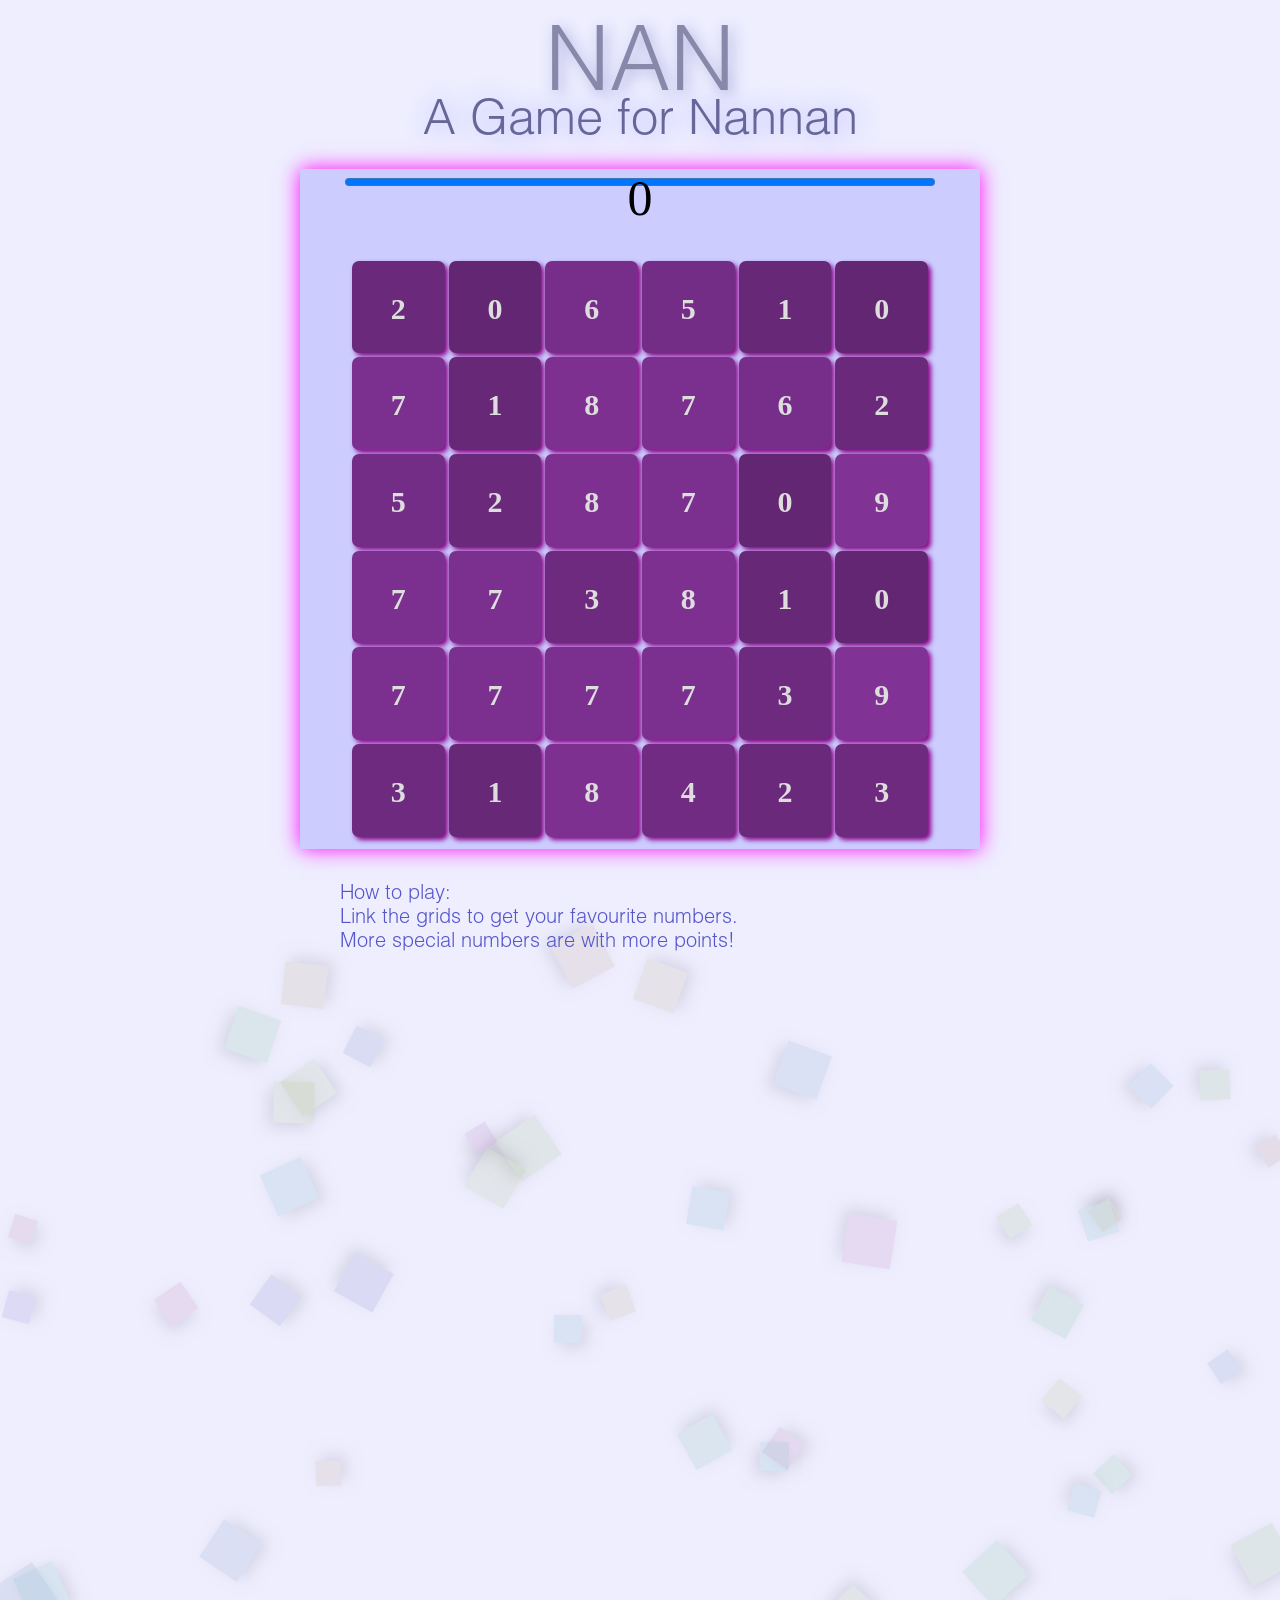
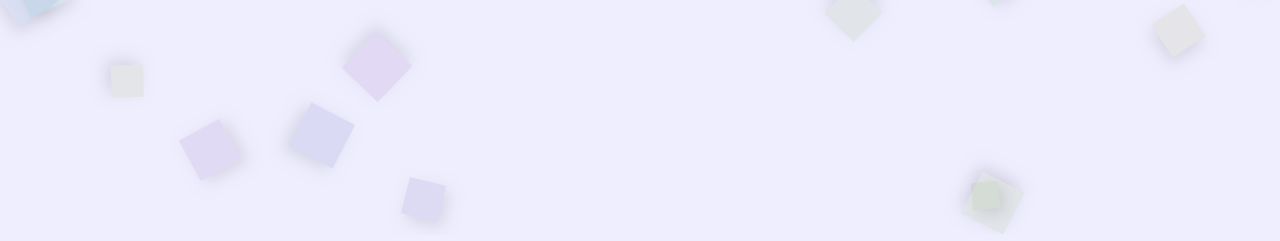
==== index.html @ f0bc17d3 "More DRY" ====
<!DOCTYPE html>
<html>
<head>
    <link rel="stylesheet" type="text/css" href="nan.css" media="all" />
    <script type="text/javascript" src="jquery-1.11.1.min.js"></script>
    <script type="text/javascript" src="color-conversion-algorithms.js"></script>
    <script type="text/javascript" src="read-css.js"></script>
    <script type="text/javascript" src="background-min.js" > </script>
    <script type="text/javascript" src="analyzer-min.js" > </script>
    <script type="text/javascript" src="game-min.js" > </script>
</head>
<body>
  <div id="title" style="position:relative;">
    <div id = "title-1" class = "title" style="color: #88a; line-height: 80%; font-size: 192px; margin: 20px 0 0 0; text-shadow: 4px 4px 15px #aad">NAN</div>
    <div id = "title-2" class = "title" style="color: #669; line-height: 90%; font-size: 60.4px; text-shadow: 2px 1px 25px #aaf;">Not A Number</div>
    <div id = "title-3" class = "title" style="color: #669; line-height: 95%; font-size: 42.7px; text-shadow: 2px 1px 25px #aaf;">A Game for Nannan</div>
  </div>
  <div id="container" class="board" style="margin: 30px auto">
    <div id="number-show" class="board">
      <div id="number-show-number" class="number-show-box"> </div>
      <div id="number-show-score" class="number-show-box" style="color: #fff; text-shadow: 0px 0px 15px #000"> </div>
      <div id="number-show-descriptions" class="number-show-box" style="margin: 0 auto; text-shadow: 0px 0px 10px #0ff"> </div>
    </div>

    <progress id="progressbar" value="100" max="100" style="position: absolute; left: 45px; top: 5px; width: 590px;"></progress> 
    <div id="score" style="position:relative; margin: 30 auto; font-size: 50px; text-align: center">
      0
    </div>
  </div>
  <div id="how-to-play" style="margin: 30px auto">
    <div style="width: 600px; margin: 0 auto; font-size: 20px; line-height: 120%; color: #55c; font-family: MyHelvetica">
      How to play: <br>
      Link the grids to get your favourite numbers. <br>
      More special numbers are with more points! <br> 
    </div>
  </div>
</body>
</html>
---- nan.css ----
body {
    background-color: #eef;
    -webkit-user-select: none;
}

#heading {
    font-family: MyHelvetica;
    
}

.square {
    position: absolute;
    width: 60px;
    height: 60px;
    margin: 2px;
    box-shadow: 3px 3px 5px #808;
    text-align: center;
    border-radius: 7px;
    -webkit-transition: border-radius 200ms; /* For Safari 3.1 to 6.0 */
    transition: border-radius 200ms;
}

.square:hover {
    border-radius: 28px;
}

.number {
    text-align: center;
    vertical-align: middle;
    line-height: 56px;
    font-weight: bold;
    font-size: 30px;
    color: #ddd;
    cursor: default;
}


@font-face {
    font-family: MyHelvetica;
    src: url('Helvetica/helvetica-light.otf');
}

.board {
    height: 600px;
    width: 680px;
}

#container {
    background-color: #ccf;
    margin: auto auto auto auto;
    box-shadow: 0px 0px 20px #f0f;
    position: relative;
    opacity: 0.9
    numGridRows: 6;
}

.title {
    font-family: MyHelvetica;
    text-align: center;
    padding: 0;
}

.background-block {
    background-color: #090;
    box-shadow: 5px 5px 15px #000;
    position: absolute;
    opacity: 0.1;
}

#number-show {
    margin: 0 auto;
    position: absolute;
    background-color: #aaf;
    z-index: 5000;
}

. {
    font-family: MyHeveltica;
}

.number-show-box {
    font-size: 50px; margin: 50px auto; text-align: center; font-family: MyHelvetica
}
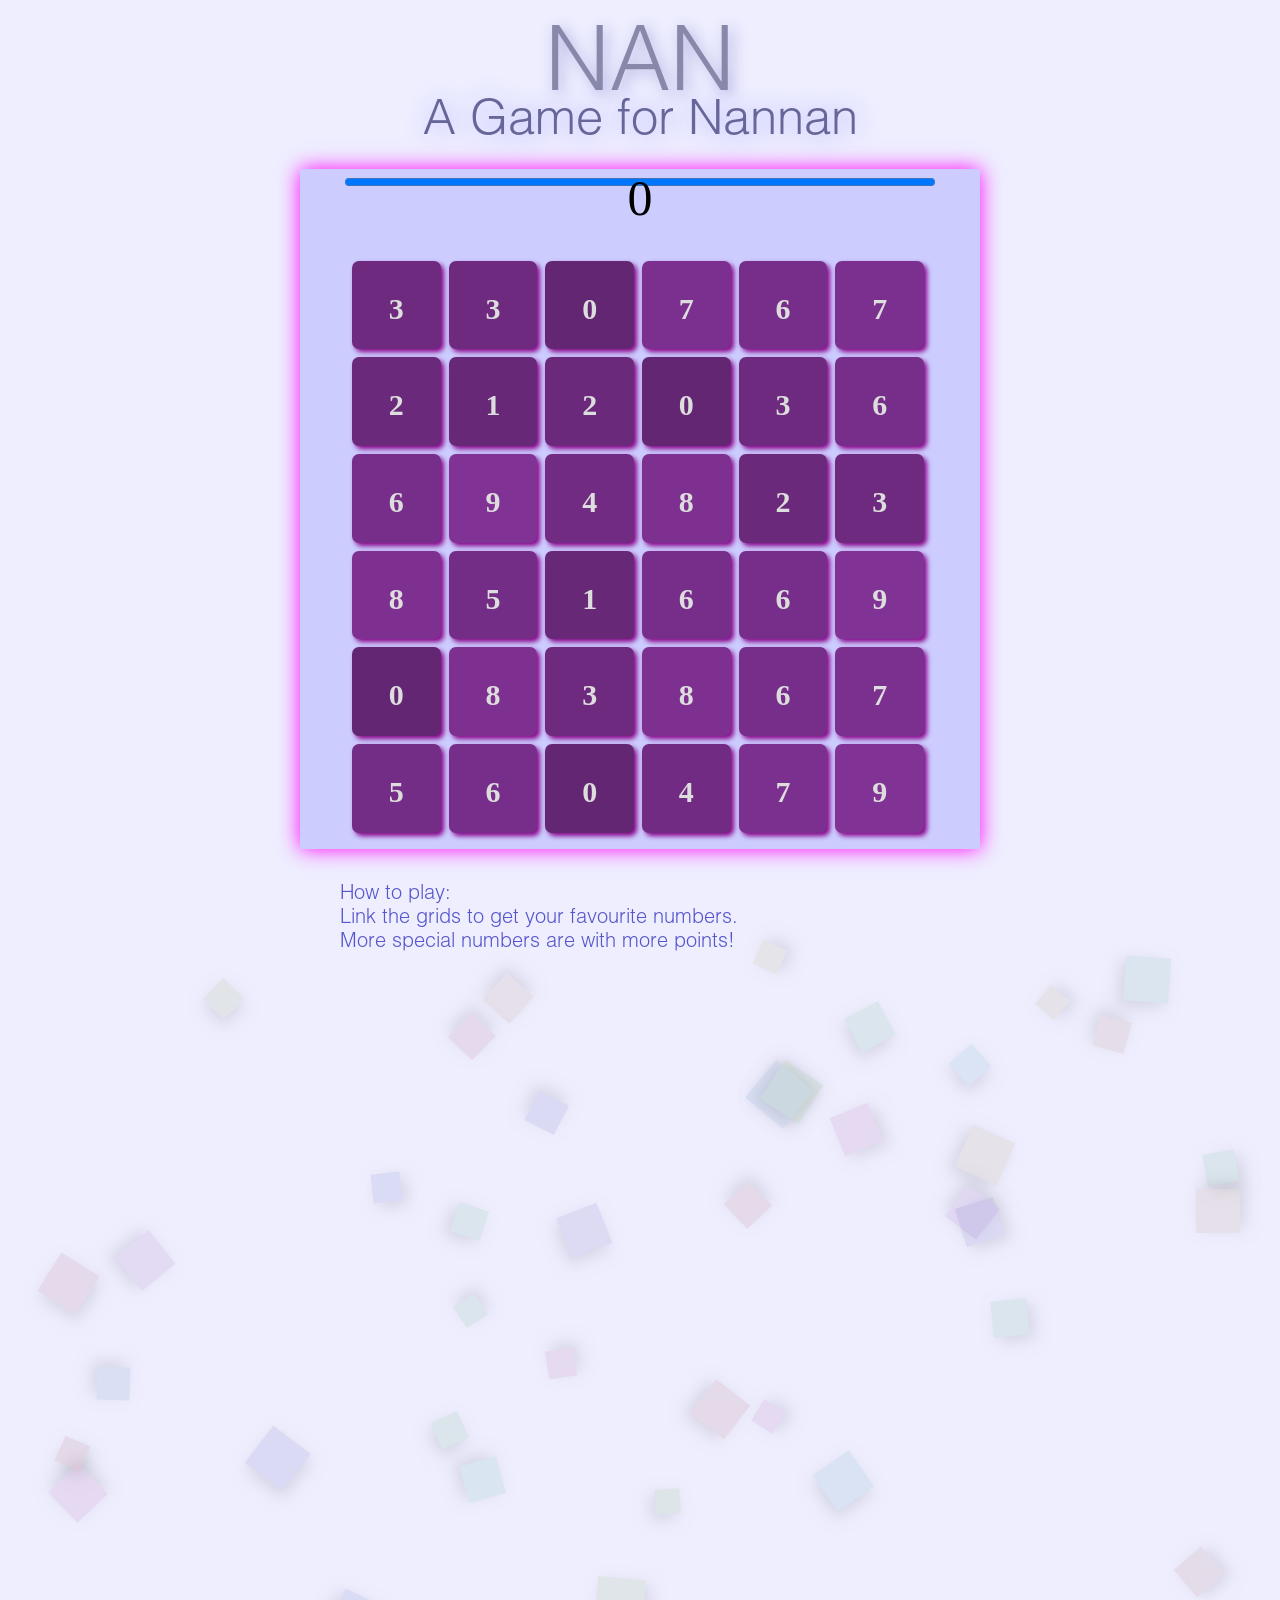
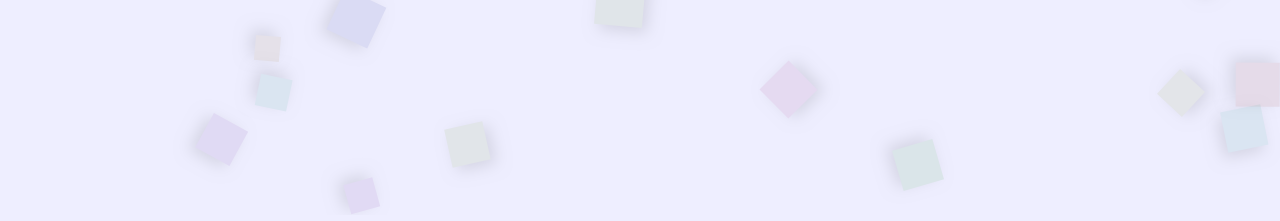
==== commit d9cf5588: "Better Code and UI" ====
--- a/index.html
+++ b/index.html
@@ -2,12 +2,15 @@
 <html>
 <head>
     <link rel="stylesheet" type="text/css" href="nan.css" media="all" />
-    <script type="text/javascript" src="jquery-1.11.1.min.js"></script>
+    <script type="text/javascript" src="javascript/jquery-1.11.1.min.js"></script>
     <script type="text/javascript" src="color-conversion-algorithms.js"></script>
-    <script type="text/javascript" src="read-css.js"></script>
-    <script type="text/javascript" src="background-min.js" > </script>
-    <script type="text/javascript" src="analyzer-min.js" > </script>
-    <script type="text/javascript" src="game-min.js" > </script>
+    <script type="text/javascript" src="javascript/read-css.js"></script>
+    <script type="text/javascript" src="javascript/background-min.js" > </script>
+    <script type="text/javascript" src="javascript/analyzer-min.js" > </script>
+    <script type="text/javascript" src="javascript/mouse-min.js" > </script>
+    <script type="text/javascript" src="javascript/grid-min.js" > </script>
+    <script type="text/javascript" src="javascript/elements-min.js" > </script>
+    <script type="text/javascript" src="javascript/game-min.js" > </script>
 </head>
 <body>
   <div id="title" style="position:relative;">
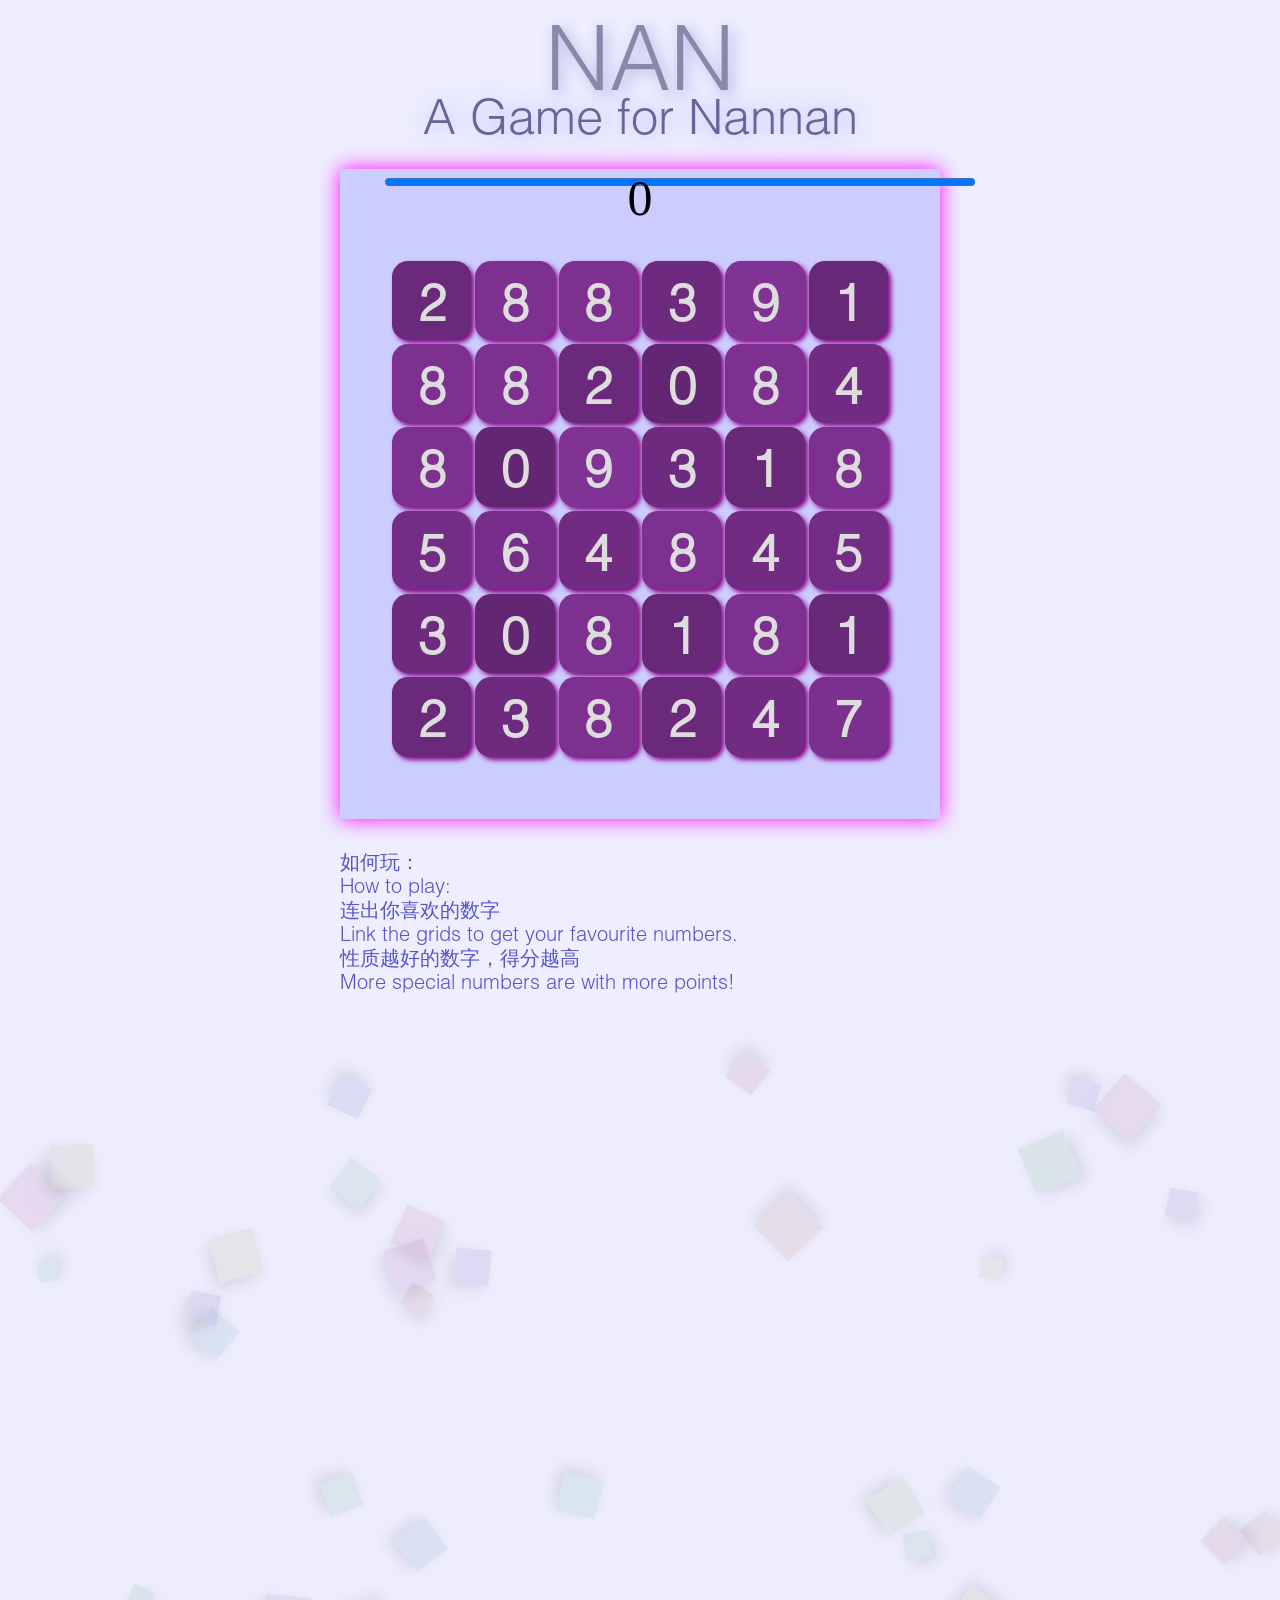
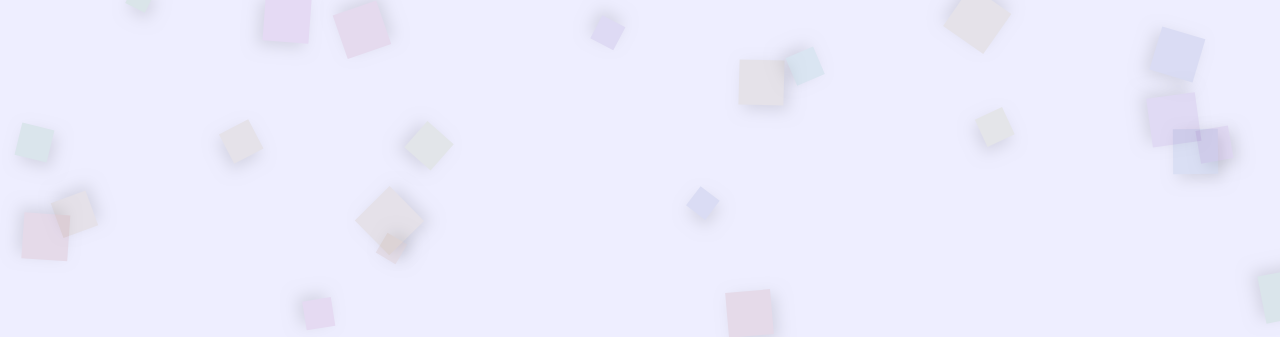
==== commit 2f3a313e: "Chinese & TouchScreen Support" ====
--- a/index.html
+++ b/index.html
@@ -1,16 +1,17 @@
 <!DOCTYPE html>
 <html>
 <head>
+    <meta charset="utf-8">
     <link rel="stylesheet" type="text/css" href="nan.css" media="all" />
     <script type="text/javascript" src="javascript/jquery-1.11.1.min.js"></script>
-    <script type="text/javascript" src="color-conversion-algorithms.js"></script>
+    <script type="text/javascript" src="javascript/color-conversion-algorithms.js"></script>
     <script type="text/javascript" src="javascript/read-css.js"></script>
-    <script type="text/javascript" src="javascript/background-min.js" > </script>
-    <script type="text/javascript" src="javascript/analyzer-min.js" > </script>
-    <script type="text/javascript" src="javascript/mouse-min.js" > </script>
-    <script type="text/javascript" src="javascript/grid-min.js" > </script>
-    <script type="text/javascript" src="javascript/elements-min.js" > </script>
-    <script type="text/javascript" src="javascript/game-min.js" > </script>
+    <script type="text/javascript" src="javascript/background.js" > </script>
+    <script type="text/javascript" src="javascript/analyzer.js" charset="utf-8"> </script>
+    <script type="text/javascript" src="javascript/mouse.js" charset="utf-8" > </script>
+    <script type="text/javascript" src="javascript/grid.js" charset="utf-8" > </script>
+    <script type="text/javascript" src="javascript/elements.js" charset="utf-8" > </script>
+    <script type="text/javascript" src="javascript/game.js"  charset="utf-8"> </script>
 </head>
 <body>
   <div id="title" style="position:relative;">
@@ -18,11 +19,11 @@
     <div id = "title-2" class = "title" style="color: #669; line-height: 90%; font-size: 60.4px; text-shadow: 2px 1px 25px #aaf;">Not A Number</div>
     <div id = "title-3" class = "title" style="color: #669; line-height: 95%; font-size: 42.7px; text-shadow: 2px 1px 25px #aaf;">A Game for Nannan</div>
   </div>
-  <div id="container" class="board" style="margin: 30px auto">
+  <div id="container"  class="board" style="margin: 30px auto">
     <div id="number-show" class="board">
       <div id="number-show-number" class="number-show-box"> </div>
       <div id="number-show-score" class="number-show-box" style="color: #fff; text-shadow: 0px 0px 15px #000"> </div>
-      <div id="number-show-descriptions" class="number-show-box" style="margin: 0 auto; text-shadow: 0px 0px 10px #0ff"> </div>
+      <div id="number-show-descriptions" charset="UTF-8" class="number-show-box" style="margin: 0 auto; text-shadow: 0px 0px 10px #0ff"> </div>
     </div>
 
     <progress id="progressbar" value="100" max="100" style="position: absolute; left: 45px; top: 5px; width: 590px;"></progress> 
@@ -32,9 +33,13 @@
   </div>
   <div id="how-to-play" style="margin: 30px auto">
     <div style="width: 600px; margin: 0 auto; font-size: 20px; line-height: 120%; color: #55c; font-family: MyHelvetica">
+      如何玩：<br>
       How to play: <br>
+      连出你喜欢的数字<br>
       Link the grids to get your favourite numbers. <br>
+      性质越好的数字，得分越高<br>
       More special numbers are with more points! <br> 
+
     </div>
   </div>
 </body>
--- a/nan.css
+++ b/nan.css
@@ -15,7 +15,7 @@
     margin: 2px;
     box-shadow: 3px 3px 5px #808;
     text-align: center;
-    border-radius: 7px;
+    border-radius: 20%;
     -webkit-transition: border-radius 200ms; /* For Safari 3.1 to 6.0 */
     transition: border-radius 200ms;
 }
@@ -25,11 +25,12 @@
 }
 
 .number {
+    font-family: MyHelvetica;
     text-align: center;
     vertical-align: middle;
     line-height: 56px;
     font-weight: bold;
-    font-size: 30px;
+    font-size: 50px;
     color: #ddd;
     cursor: default;
 }
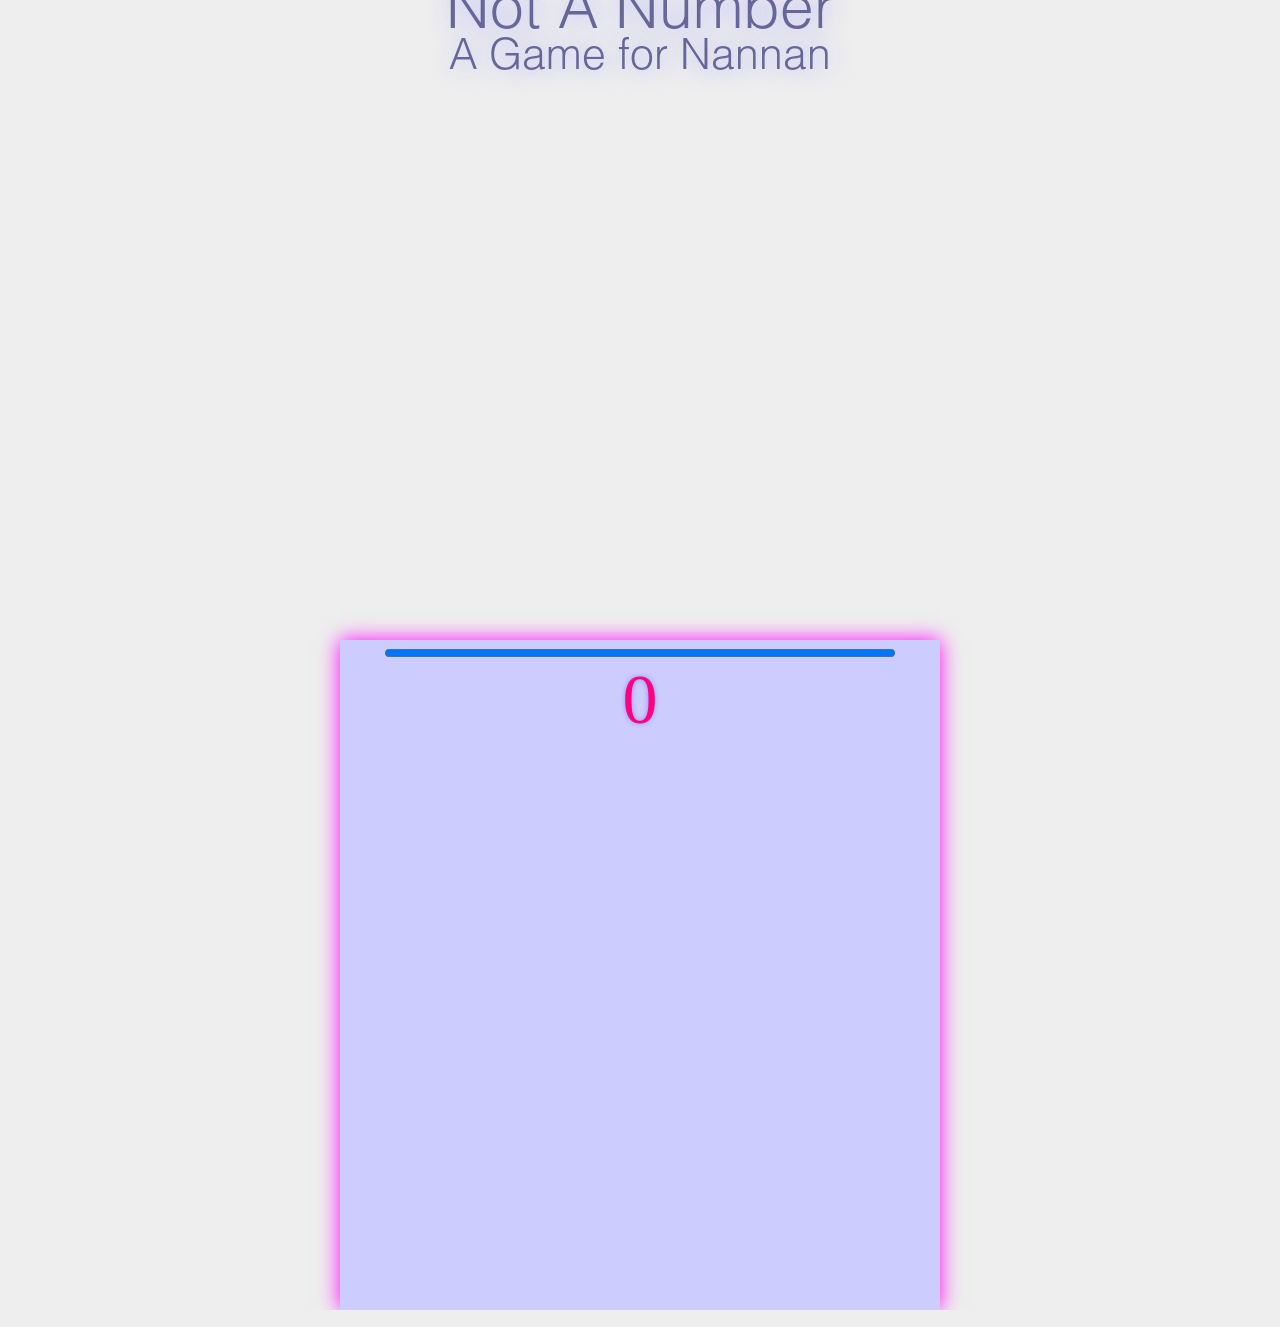
==== commit 450089f8: "Better Experience" ====
--- a/index.html
+++ b/index.html
@@ -24,12 +24,13 @@
       <div id="number-show-number" class="number-show-box"> </div>
       <div id="number-show-score" class="number-show-box" style="color: #fff; text-shadow: 0px 0px 15px #000"> </div>
       <div id="number-show-descriptions" charset="UTF-8" class="number-show-box" style="margin: 0 auto; text-shadow: 0px 0px 10px #0ff"> </div>
+      <div id="number-show-hint" charset="UTF-8"> Click/Touch to continue...</div>
     </div>
-
-    <progress id="progressbar" value="100" max="100" style="position: absolute; left: 45px; top: 5px; width: 590px;"></progress> 
-    <div id="score" style="position:relative; margin: 30 auto; font-size: 50px; text-align: center">
+    <div id="score">
       0
     </div>
+        <progress id="progressbar" value="100" max="100" style="position: absolute; left: 45px; top: 5px; width: 510px;"></progress> 
+
   </div>
   <div id="how-to-play" style="margin: 30px auto">
     <div style="width: 600px; margin: 0 auto; font-size: 20px; line-height: 120%; color: #55c; font-family: MyHelvetica">
@@ -39,7 +40,6 @@
       Link the grids to get your favourite numbers. <br>
       性质越好的数字，得分越高<br>
       More special numbers are with more points! <br> 
-
     </div>
   </div>
 </body>
--- a/nan.css
+++ b/nan.css
@@ -1,5 +1,5 @@
 body {
-    background-color: #eef;
+    background-color: #eee;
     -webkit-user-select: none;
 }
 
@@ -20,21 +20,41 @@
     transition: border-radius 200ms;
 }
 
-.square:hover {
-    border-radius: 28px;
-}
+ @media screen and (min-device-width : 1024px) {
+    .square:hover {
+        border-radius: 50%;
+    }
+
+
+ }
+
 
 .number {
+    color: hsl(196, 38%, 80%);
     font-family: MyHelvetica;
     text-align: center;
     vertical-align: middle;
+//    text-shadow: 0 0 5px #88f;
     line-height: 56px;
     font-weight: bold;
     font-size: 50px;
-    color: #ddd;
     cursor: default;
 }
 
+#score {
+    color: rgb(255, 0, 128);
+    font-family: MyHeveltica;
+    position: absolute;
+    left: 0px;
+    top: 0px;
+    height: 120px;
+    width: 600px;
+    text-shadow: 0 0 5px #88f;
+    font-size: 70px;
+    text-align: center;
+    vertical-align: middle;
+    line-height: 120px;
+}
 
 @font-face {
     font-family: MyHelvetica;
@@ -81,4 +101,21 @@
 
 .number-show-box {
     font-size: 50px; margin: 50px auto; text-align: center; font-family: MyHelvetica
+}
+
+#number-show-number {
+    font-size: 6.6em;
+    color: #fff;
+    text-shadow: 0 0 15px #000;
+}
+
+#number-show-hint {
+    font-size: 1.6em;
+    color: #fff;
+    width: 600px;
+    margin: auto auto 20px;
+    position: absolute;
+    bottom: 0em;
+    text-align: center;
+    font-family: MyHelvetica
 }
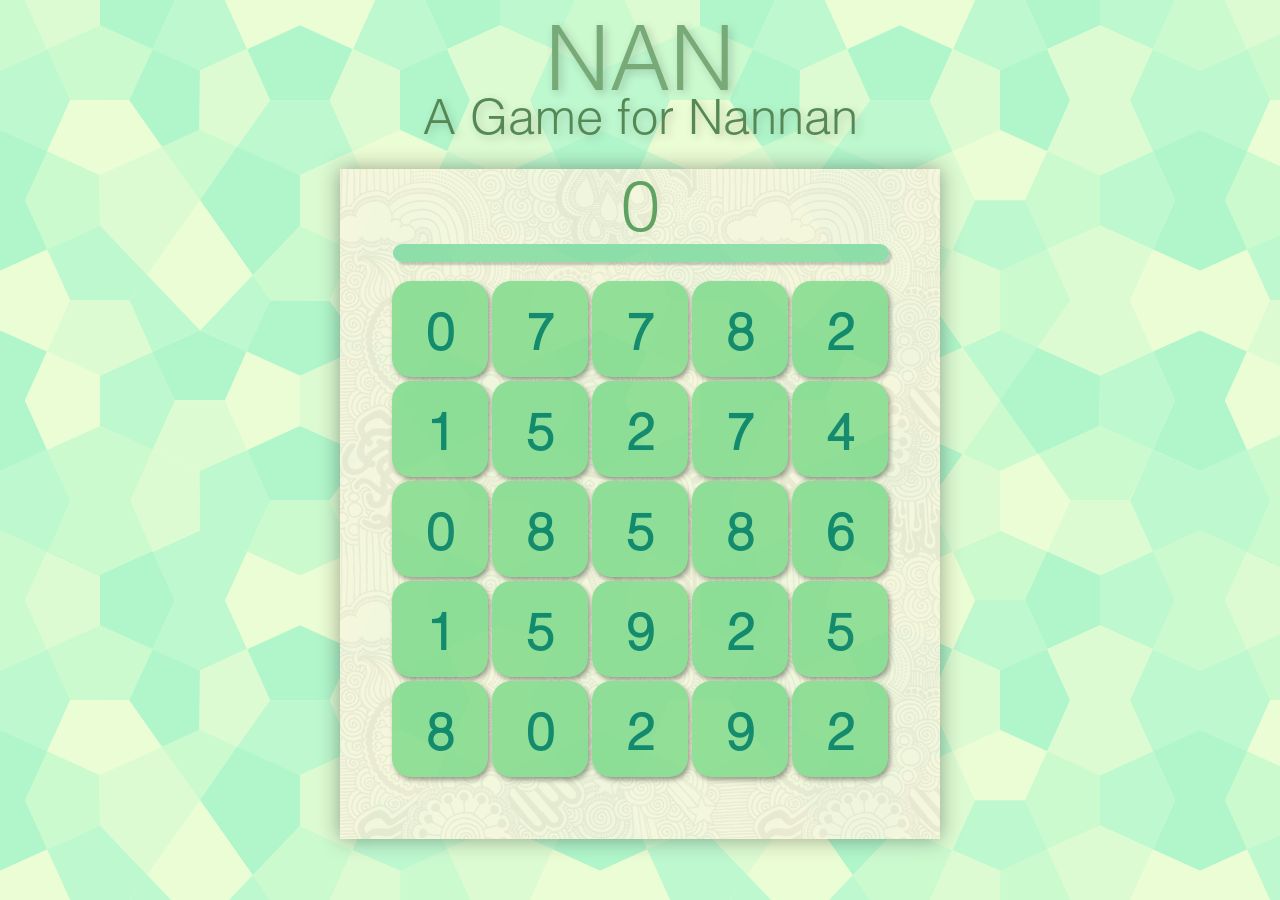
==== commit c4b50638: "Bugs Fixed" ====
--- a/index.html
+++ b/index.html
@@ -1,6 +1,7 @@
 <!DOCTYPE html>
 <html>
 <head>
+    <title> Not A Number</title>
     <meta charset="utf-8">
     <link rel="stylesheet" type="text/css" href="nan.css" media="all" />
     <script type="text/javascript" src="javascript/jquery-1.11.1.min.js"></script>
@@ -15,29 +16,39 @@
 </head>
 <body>
   <div id="title" style="position:relative;">
-    <div id = "title-1" class = "title" style="color: #88a; line-height: 80%; font-size: 192px; margin: 20px 0 0 0; text-shadow: 4px 4px 15px #aad">NAN</div>
-    <div id = "title-2" class = "title" style="color: #669; line-height: 90%; font-size: 60.4px; text-shadow: 2px 1px 25px #aaf;">Not A Number</div>
-    <div id = "title-3" class = "title" style="color: #669; line-height: 95%; font-size: 42.7px; text-shadow: 2px 1px 25px #aaf;">A Game for Nannan</div>
+    <div id = "title-1" class = "title" style="color: #7a7; line-height: 80%; font-size: 192px; margin: 20px 0 0 0; text-shadow: 3px 3px 10px hsla(0, 0%, 0%, 0.2)">NAN</div>
+    <div id = "title-2" class = "title" style="color: #383; line-height: 90%; font-size: 60.4px; text-shadow: 3px 3px 10px hsla(0, 0%, 0%, 0.2);">Not A Number</div>
+    <div id = "title-3" class = "title" style="color: #585; line-height: 95%; font-size: 42.7px; text-shadow: 3px 3px 10px hsla(0, 0%, 0%, 0.2);">A Game for Nannan</div>
   </div>
   <div id="container"  class="board" style="margin: 30px auto">
     <div id="number-show" class="board">
       <div id="number-show-number" class="number-show-box"> </div>
-      <div id="number-show-score" class="number-show-box" style="color: #fff; text-shadow: 0px 0px 15px #000"> </div>
-      <div id="number-show-descriptions" charset="UTF-8" class="number-show-box" style="margin: 0 auto; text-shadow: 0px 0px 10px #0ff"> </div>
+      <div id="number-show-score" class="number-show-box" style="color: #595;"> </div>
+      <div id="number-show-descriptions" charset="UTF-8" class="number-show-box" style="margin: 0 auto;"> </div>
       <div id="number-show-hint" charset="UTF-8"> Click/Touch to continue...</div>
     </div>
-    <div id="score">
+    <div class="score" style="z-index: 4000; top: 0px">
       0
     </div>
-        <progress id="progressbar" value="100" max="100" style="position: absolute; left: 45px; top: 5px; width: 510px;"></progress> 
+
+    <div id="game-over-screen" class="board" style="z-index: 5001; background-color: #aaf" onmouseclick="location.reload()">
+      <div style="font-size:70px; margin: 100px auto; text-align: center">Game Over</div>
+      <div style="font-size:50px; margin: 100px auto; text-align: center">Your score is </div>
+      <div class="score" style="top:400px">
+        0
+      </div>
+
+    </div>
+
+
+    <progress id="progressbar" value="100" max="100" style="position: absolute; left:53px; top: 75px; width: 496px;"></progress> 
+
 
   </div>
-  <div id="how-to-play" style="margin: 30px auto">
-    <div style="width: 600px; margin: 0 auto; font-size: 20px; line-height: 120%; color: #55c; font-family: MyHelvetica">
-      如何玩：<br>
-      How to play: <br>
-      连出你喜欢的数字<br>
-      Link the grids to get your favourite numbers. <br>
+  <div id="how-to-play" style="margin: 30px auto; display: none;">
+    <div style="width: 600px; margin: 0 auto; font-size: 20px; line-height: 120%; color: #282; text-align: center">
+      在一分钟内连出你喜欢的数字<br>
+      Link the grids to get your favourite numbers in 1 minute. <br>
       性质越好的数字，得分越高<br>
       More special numbers are with more points! <br> 
     </div>
--- a/nan.css
+++ b/nan.css
@@ -1,6 +1,7 @@
 body {
     background-color: #eee;
     -webkit-user-select: none;
+    background: url(background.png) repeat
 }
 
 #heading {
@@ -13,66 +14,63 @@
     width: 60px;
     height: 60px;
     margin: 2px;
-    box-shadow: 3px 3px 5px #808;
+    box-shadow: 2px 3px 5px hsla(0, 0%, 0%, 0.4);
     text-align: center;
     border-radius: 20%;
-    -webkit-transition: border-radius 200ms; /* For Safari 3.1 to 6.0 */
+    -webkit-transition: border-radius 200ms;
     transition: border-radius 200ms;
 }
 
- @media screen and (min-device-width : 1024px) {
-    .square:hover {
-        border-radius: 50%;
-    }
-
-
- }
+/*
+@media screen and (min-device-width : 1024px) {
+}*/
+.square:hover {
+   border-radius: 50%;
+}
 
 
 .number {
-    color: hsl(196, 38%, 80%);
+    color: rgb(0, 127, 100);
+    visibility: visible;
     font-family: MyHelvetica;
     text-align: center;
     vertical-align: middle;
-//    text-shadow: 0 0 5px #88f;
     line-height: 56px;
     font-weight: bold;
     font-size: 50px;
     cursor: default;
 }
 
-#score {
-    color: rgb(255, 0, 128);
-    font-family: MyHeveltica;
+.score {
+    color: #595;
+    font-family: MyHelvetica;
     position: absolute;
     left: 0px;
     top: 0px;
     height: 120px;
     width: 600px;
-    text-shadow: 0 0 5px #88f;
     font-size: 70px;
     text-align: center;
     vertical-align: middle;
-    line-height: 120px;
+    line-height: 70px;
 }
 
 @font-face {
     font-family: MyHelvetica;
-    src: url('Helvetica/helvetica-light.otf');
+    src: url("Helvetica/helvetica-light.otf");
 }
 
 .board {
     height: 600px;
     width: 680px;
+    background: url(skulls.png) repeat
 }
 
 #container {
-    background-color: #ccf;
     margin: auto auto auto auto;
-    box-shadow: 0px 0px 20px #f0f;
+    box-shadow: 0px 0px 20px hsla(0, 0%, 0%, 0.4);
     position: relative;
     opacity: 0.9
-    numGridRows: 6;
 }
 
 .title {
@@ -95,8 +93,8 @@
     z-index: 5000;
 }
 
-. {
-    font-family: MyHeveltica;
+div {
+    font-family: MyHelvetica;
 }
 
 .number-show-box {
@@ -105,17 +103,50 @@
 
 #number-show-number {
     font-size: 6.6em;
-    color: #fff;
-    text-shadow: 0 0 15px #000;
+    color: #060;
 }
-
+ 
 #number-show-hint {
     font-size: 1.6em;
-    color: #fff;
+    color: #060;
     width: 600px;
     margin: auto auto 20px;
     position: absolute;
     bottom: 0em;
     text-align: center;
     font-family: MyHelvetica
-}+}
+
+#game-over-screen {
+    position: absolute;
+}
+
+progress {  
+    background-color: #f3f3f3;  
+    border: 0;
+    height: 18px;
+    border-radius: 10%;  
+}  
+
+progress[value]::-webkit-progress-value {
+    background-image:
+    /*
+       -webkit-linear-gradient(-45deg, 
+                               transparent 33%, rgba(0, 0, 0, .1) 33%, 
+                               rgba(0,0, 0, .1) 66%, transparent 66%),
+       -webkit-linear-gradient(top, 
+                               rgba(255, 255, 255, .25), 
+                               rgba(0, 0, 0, .25)),
+    */
+    -webkit-linear-gradient(left, hsl(140, 54%, 70%), hsl(140, 54%, 70%));
+    border-radius: 20px; 
+    background-size: auto 20px, 100% 100%, 100% 100%;
+    background-color: #fff;
+}
+
+progress::-webkit-progress-bar {
+    background-color: #fff;
+    border-radius: 9px;
+    box-shadow: 3px 3px 2px hsla(0, 0%, 0%, 0.2),
+                inset 0px 0px 15px hsla(0, 0%, 0%, 0.1);
+}
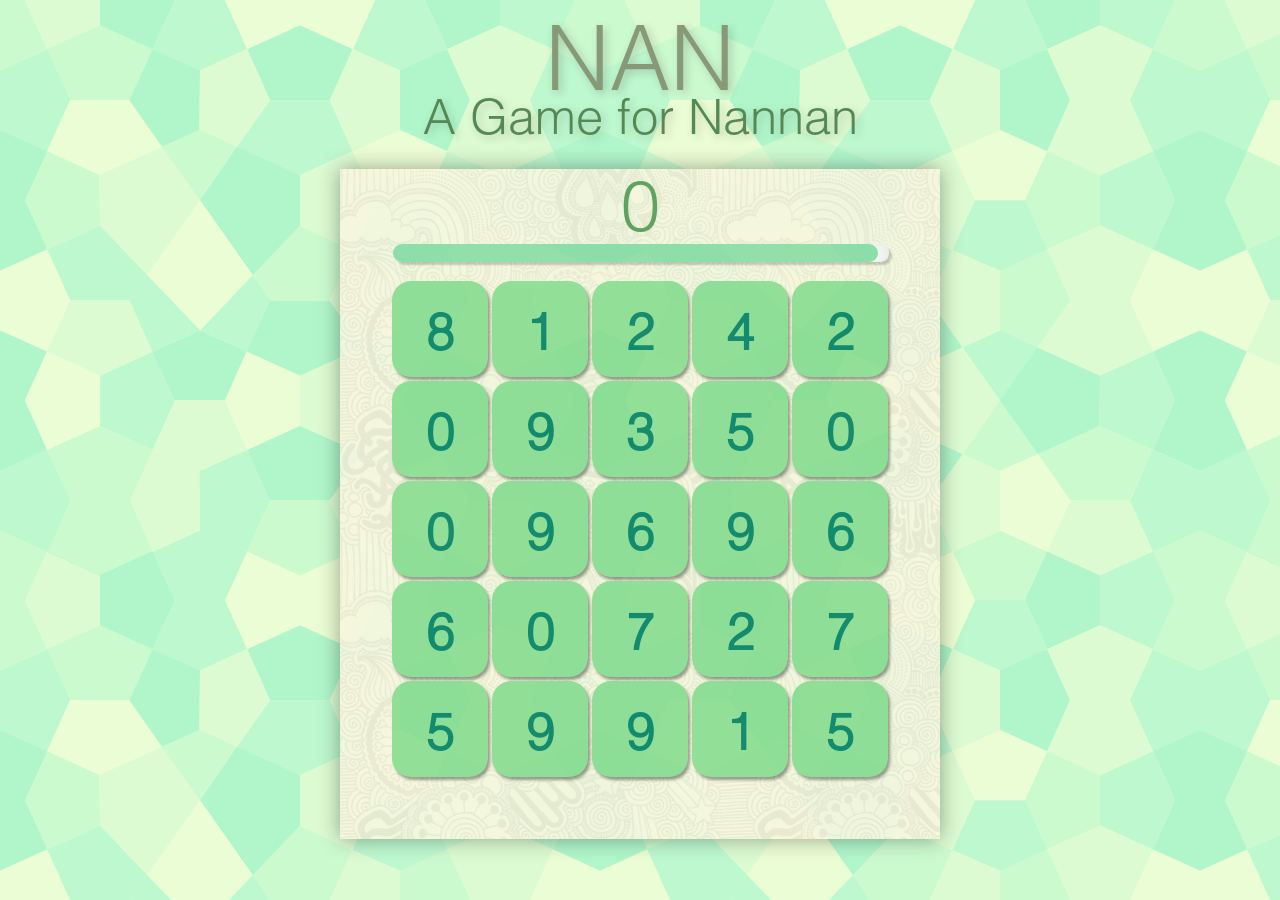
==== commit 24d9ef41: "Sound Effects" ====
--- a/index.html
+++ b/index.html
@@ -12,11 +12,12 @@
     <script type="text/javascript" src="javascript/mouse.js" charset="utf-8" > </script>
     <script type="text/javascript" src="javascript/grid.js" charset="utf-8" > </script>
     <script type="text/javascript" src="javascript/elements.js" charset="utf-8" > </script>
+    <script type="text/javascript" src="javascript/audioPlayer.js" charset="utf-8" > </script>
     <script type="text/javascript" src="javascript/game.js"  charset="utf-8"> </script>
 </head>
 <body>
   <div id="title" style="position:relative;">
-    <div id = "title-1" class = "title" style="color: #7a7; line-height: 80%; font-size: 192px; margin: 20px 0 0 0; text-shadow: 3px 3px 10px hsla(0, 0%, 0%, 0.2)">NAN</div>
+    <div id = "title-1" class = "title" style="color: #897; line-height: 80%; font-size: 192px; margin: 20px 0 0 0; text-shadow: 3px 3px 10px hsla(0, 0%, 0%, 0.2)">NAN</div>
     <div id = "title-2" class = "title" style="color: #383; line-height: 90%; font-size: 60.4px; text-shadow: 3px 3px 10px hsla(0, 0%, 0%, 0.2);">Not A Number</div>
     <div id = "title-3" class = "title" style="color: #585; line-height: 95%; font-size: 42.7px; text-shadow: 3px 3px 10px hsla(0, 0%, 0%, 0.2);">A Game for Nannan</div>
   </div>
@@ -25,18 +26,22 @@
       <div id="number-show-number" class="number-show-box"> </div>
       <div id="number-show-score" class="number-show-box" style="color: #595;"> </div>
       <div id="number-show-descriptions" charset="UTF-8" class="number-show-box" style="margin: 0 auto;"> </div>
-      <div id="number-show-hint" charset="UTF-8"> Click/Touch to continue...</div>
+      <div id="number-show-hint" charset="UTF-8"> Click to continue...</div>
     </div>
     <div class="score" style="z-index: 4000; top: 0px">
       0
     </div>
 
     <div id="game-over-screen" class="board" style="z-index: 5001; background-color: #aaf" onmouseclick="location.reload()">
-      <div style="font-size:70px; margin: 100px auto; text-align: center">Game Over</div>
-      <div style="font-size:50px; margin: 100px auto; text-align: center">Your score is </div>
+      <div style="font-size:70px; margin: 100px auto; text-align: center; color: #789">Game Over</div>
+      <div style="font-size:50px; margin: 100px auto; text-align: center; color: #784">Your score is </div>
       <div class="score" style="top:400px">
         0
       </div>
+
+      <div id="game-over-nan" charset="UTF-8" style="background-color: #bbf; color:#524; height: 35px; box-shadow: 0px 5px 15px #888; cursor: pointer"> I'm Nannan...</div>
+
+      <div id="game-over-hint" charset="UTF-8" style="background-color: #4f4; color:#524; height: 35px; box-shadow: 0px 5px 15px #888; cursor: pointer"> Play Again</div>
 
     </div>
 
--- a/nan.css
+++ b/nan.css
@@ -14,7 +14,7 @@
     width: 60px;
     height: 60px;
     margin: 2px;
-    box-shadow: 2px 3px 5px hsla(0, 0%, 0%, 0.4);
+    box-shadow: 2px 3px 3px hsla(0, 0%, 0%, 0.4);
     text-align: center;
     border-radius: 20%;
     -webkit-transition: border-radius 200ms;
@@ -105,14 +105,39 @@
     font-size: 6.6em;
     color: #060;
 }
- 
+
 #number-show-hint {
     font-size: 1.6em;
     color: #060;
     width: 600px;
     margin: auto auto 20px;
     position: absolute;
-    bottom: 0em;
+    bottom: -0.2em;
+    text-align: center;
+    font-family: MyHelvetica
+}
+
+
+
+#game-over-hint {
+    font-size: 1.6em;
+    color: #060;
+    width: 600px;
+    margin: auto auto 20px;
+    position: absolute;
+    bottom: -0.2em;
+    text-align: center;
+    font-family: MyHelvetica
+}
+
+
+#game-over-nan {
+    font-size: 1.6em;
+    color: #060;
+    width: 600px;
+    margin: auto auto 20px;
+    position: absolute;
+    bottom: 1.4em;
     text-align: center;
     font-family: MyHelvetica
 }
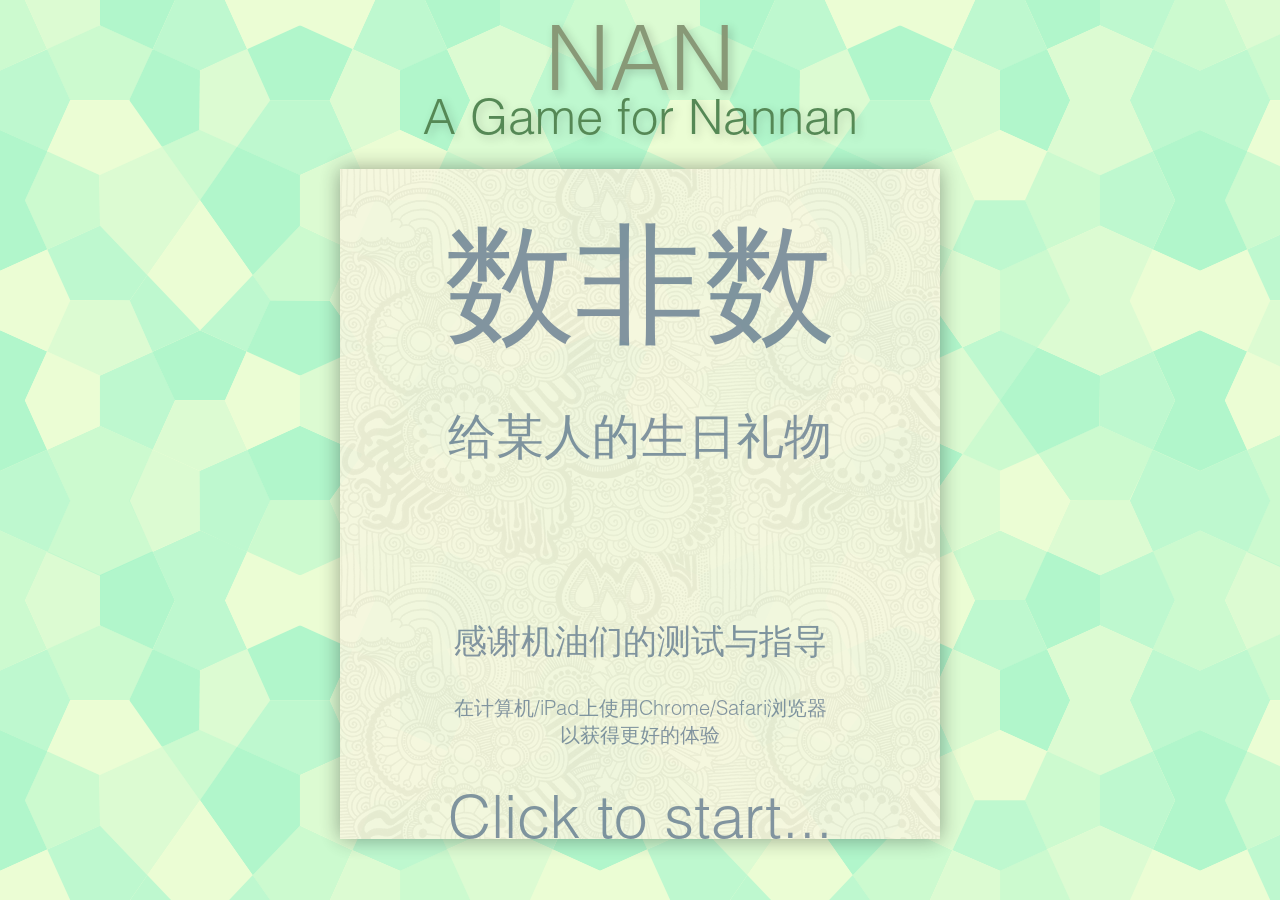
==== commit 5fb630fd: "Welcome Screen & 3D Rotate" ====
--- a/index.html
+++ b/index.html
@@ -12,8 +12,9 @@
     <script type="text/javascript" src="javascript/mouse.js" charset="utf-8" > </script>
     <script type="text/javascript" src="javascript/grid.js" charset="utf-8" > </script>
     <script type="text/javascript" src="javascript/elements.js" charset="utf-8" > </script>
+    <script type="text/javascript" src="javascript/game.js"  charset="utf-8"> </script>
+    <script type="text/javascript" src="javascript/rotateTask.js"  charset="utf-8"> </script>
     <script type="text/javascript" src="javascript/audioPlayer.js" charset="utf-8" > </script>
-    <script type="text/javascript" src="javascript/game.js"  charset="utf-8"> </script>
 </head>
 <body>
   <div id="title" style="position:relative;">
@@ -22,17 +23,22 @@
     <div id = "title-3" class = "title" style="color: #585; line-height: 95%; font-size: 42.7px; text-shadow: 3px 3px 10px hsla(0, 0%, 0%, 0.2);">A Game for Nannan</div>
   </div>
   <div id="container"  class="board" style="margin: 30px auto">
+    <div id="game-area" class="board">
+
+      <div class="score" style="z-index: 4000; top: 0px">
+        0
+      </div>
+      <progress id="progressbar" value="100" max="100" style="position: absolute; left:53px; top: 75px; width: 496px;"></progress> 
+
+    </div>
     <div id="number-show" class="board">
       <div id="number-show-number" class="number-show-box"> </div>
       <div id="number-show-score" class="number-show-box" style="color: #595;"> </div>
-      <div id="number-show-descriptions" charset="UTF-8" class="number-show-box" style="margin: 0 auto;"> </div>
+      <div id="number-show-descriptions" charset="UTF-8" class="number-show-box" style="font-family: '黑体'; margin: 0 auto;"> </div>
       <div id="number-show-hint" charset="UTF-8"> Click to continue...</div>
     </div>
-    <div class="score" style="z-index: 4000; top: 0px">
-      0
-    </div>
 
-    <div id="game-over-screen" class="board" style="z-index: 5001; background-color: #aaf" onmouseclick="location.reload()">
+    <div id="game-over-screen" class="board" style="z-index: 5001; background-color: #aaf">
       <div style="font-size:70px; margin: 100px auto; text-align: center; color: #789">Game Over</div>
       <div style="font-size:50px; margin: 100px auto; text-align: center; color: #784">Your score is </div>
       <div class="score" style="top:400px">
@@ -46,10 +52,18 @@
     </div>
 
 
-    <progress id="progressbar" value="100" max="100" style="position: absolute; left:53px; top: 75px; width: 496px;"></progress> 
 
+    <div id="welcome-screen" class="board" style="z-index: 5002">
+      <div style="font-size:130px; ">数非数</div>
+      <div style="font-size:48px; margin: 0px 0px 150px">给某人的生日礼物</div>
 
+      <div style="font-size:34px; ">感谢机油们的测试与指导</div>
+      <div style="font-size:20px; ">在计算机/iPad上使用Chrome/Safari浏览器<br>以获得更好的体验</div>
+      <div style="font-size:60px; ">Click to start...<div>
+
+    </div>
   </div>
+
   <div id="how-to-play" style="margin: 30px auto; display: none;">
     <div style="width: 600px; margin: 0 auto; font-size: 20px; line-height: 120%; color: #282; text-align: center">
       在一分钟内连出你喜欢的数字<br>
--- a/nan.css
+++ b/nan.css
@@ -21,9 +21,6 @@
     transition: border-radius 200ms;
 }
 
-/*
-@media screen and (min-device-width : 1024px) {
-}*/
 .square:hover {
    border-radius: 50%;
 }
@@ -61,6 +58,7 @@
 }
 
 .board {
+    position:absolute;
     height: 600px;
     width: 680px;
     background: url(skulls.png) repeat
@@ -175,3 +173,11 @@
     box-shadow: 3px 3px 2px hsla(0, 0%, 0%, 0.2),
                 inset 0px 0px 15px hsla(0, 0%, 0%, 0.1);
 }
+
+
+#welcome-screen div {
+    font-size:70px;
+    margin: 30px auto;
+    text-align: center;
+    color: #789
+}
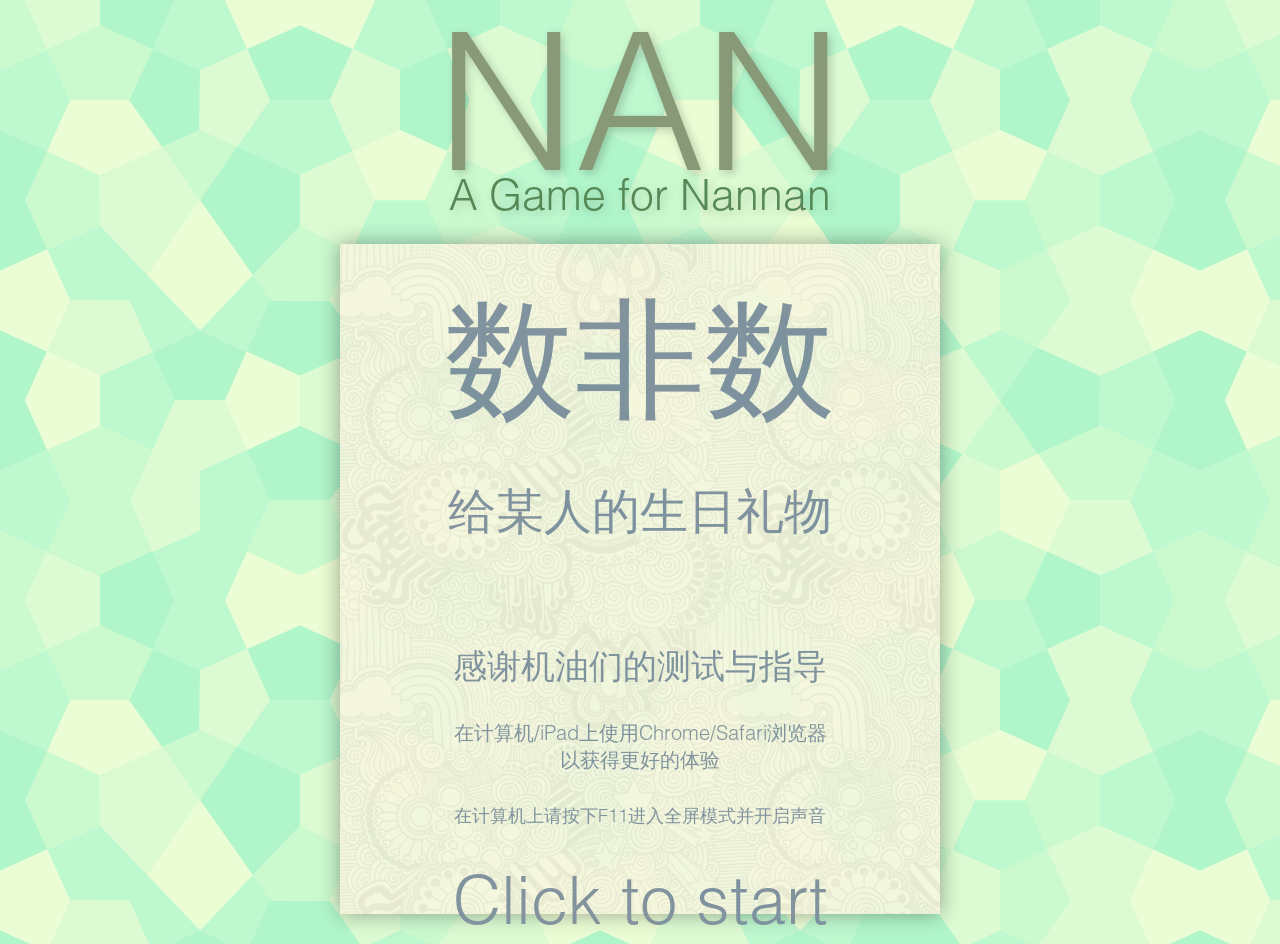
==== commit fc6a5019: "HaHa" ====
--- a/index.html
+++ b/index.html
@@ -19,7 +19,7 @@
 <body>
   <div id="title" style="position:relative;">
     <div id = "title-1" class = "title" style="color: #897; line-height: 80%; font-size: 192px; margin: 20px 0 0 0; text-shadow: 3px 3px 10px hsla(0, 0%, 0%, 0.2)">NAN</div>
-    <div id = "title-2" class = "title" style="color: #383; line-height: 90%; font-size: 60.4px; text-shadow: 3px 3px 10px hsla(0, 0%, 0%, 0.2);">Not A Number</div>
+<!--     <div id = "title-2" class = "title" style="color: #383; line-height: 90%; font-size: 60.4px; text-shadow: 3px 3px 10px hsla(0, 0%, 0%, 0.2);">Not A Number</div> -->
     <div id = "title-3" class = "title" style="color: #585; line-height: 95%; font-size: 42.7px; text-shadow: 3px 3px 10px hsla(0, 0%, 0%, 0.2);">A Game for Nannan</div>
   </div>
   <div id="container"  class="board" style="margin: 30px auto">
@@ -34,11 +34,11 @@
     <div id="number-show" class="board">
       <div id="number-show-number" class="number-show-box"> </div>
       <div id="number-show-score" class="number-show-box" style="color: #595;"> </div>
-      <div id="number-show-descriptions" charset="UTF-8" class="number-show-box" style="font-family: '黑体'; margin: 0 auto;"> </div>
+      <div id="number-show-descriptions" charset="UTF-8" class="number-show-box" style=" line-height:50px; font-family: '黑体'; margin: 0 auto;"> </div>
       <div id="number-show-hint" charset="UTF-8"> Click to continue...</div>
     </div>
 
-    <div id="game-over-screen" class="board" style="z-index: 5001; background-color: #aaf">
+    <div id="game-over-screen" class="board" style="z-index:5001;background-color: #aaf">
       <div style="font-size:70px; margin: 100px auto; text-align: center; color: #789">Game Over</div>
       <div style="font-size:50px; margin: 100px auto; text-align: center; color: #784">Your score is </div>
       <div class="score" style="top:400px">
@@ -55,11 +55,12 @@
 
     <div id="welcome-screen" class="board" style="z-index: 5002">
       <div style="font-size:130px; ">数非数</div>
-      <div style="font-size:48px; margin: 0px 0px 150px">给某人的生日礼物</div>
+      <div style="font-size:48px; margin: 0px 0px 100px">给某人的生日礼物</div>
 
       <div style="font-size:34px; ">感谢机油们的测试与指导</div>
       <div style="font-size:20px; ">在计算机/iPad上使用Chrome/Safari浏览器<br>以获得更好的体验</div>
-      <div style="font-size:60px; ">Click to start...<div>
+      <div style="font-size:18px; ">在计算机上请按下F11进入全屏模式并开启声音<div>
+      <div style="font-size:67px; ">Click to start<div>
 
     </div>
   </div>
